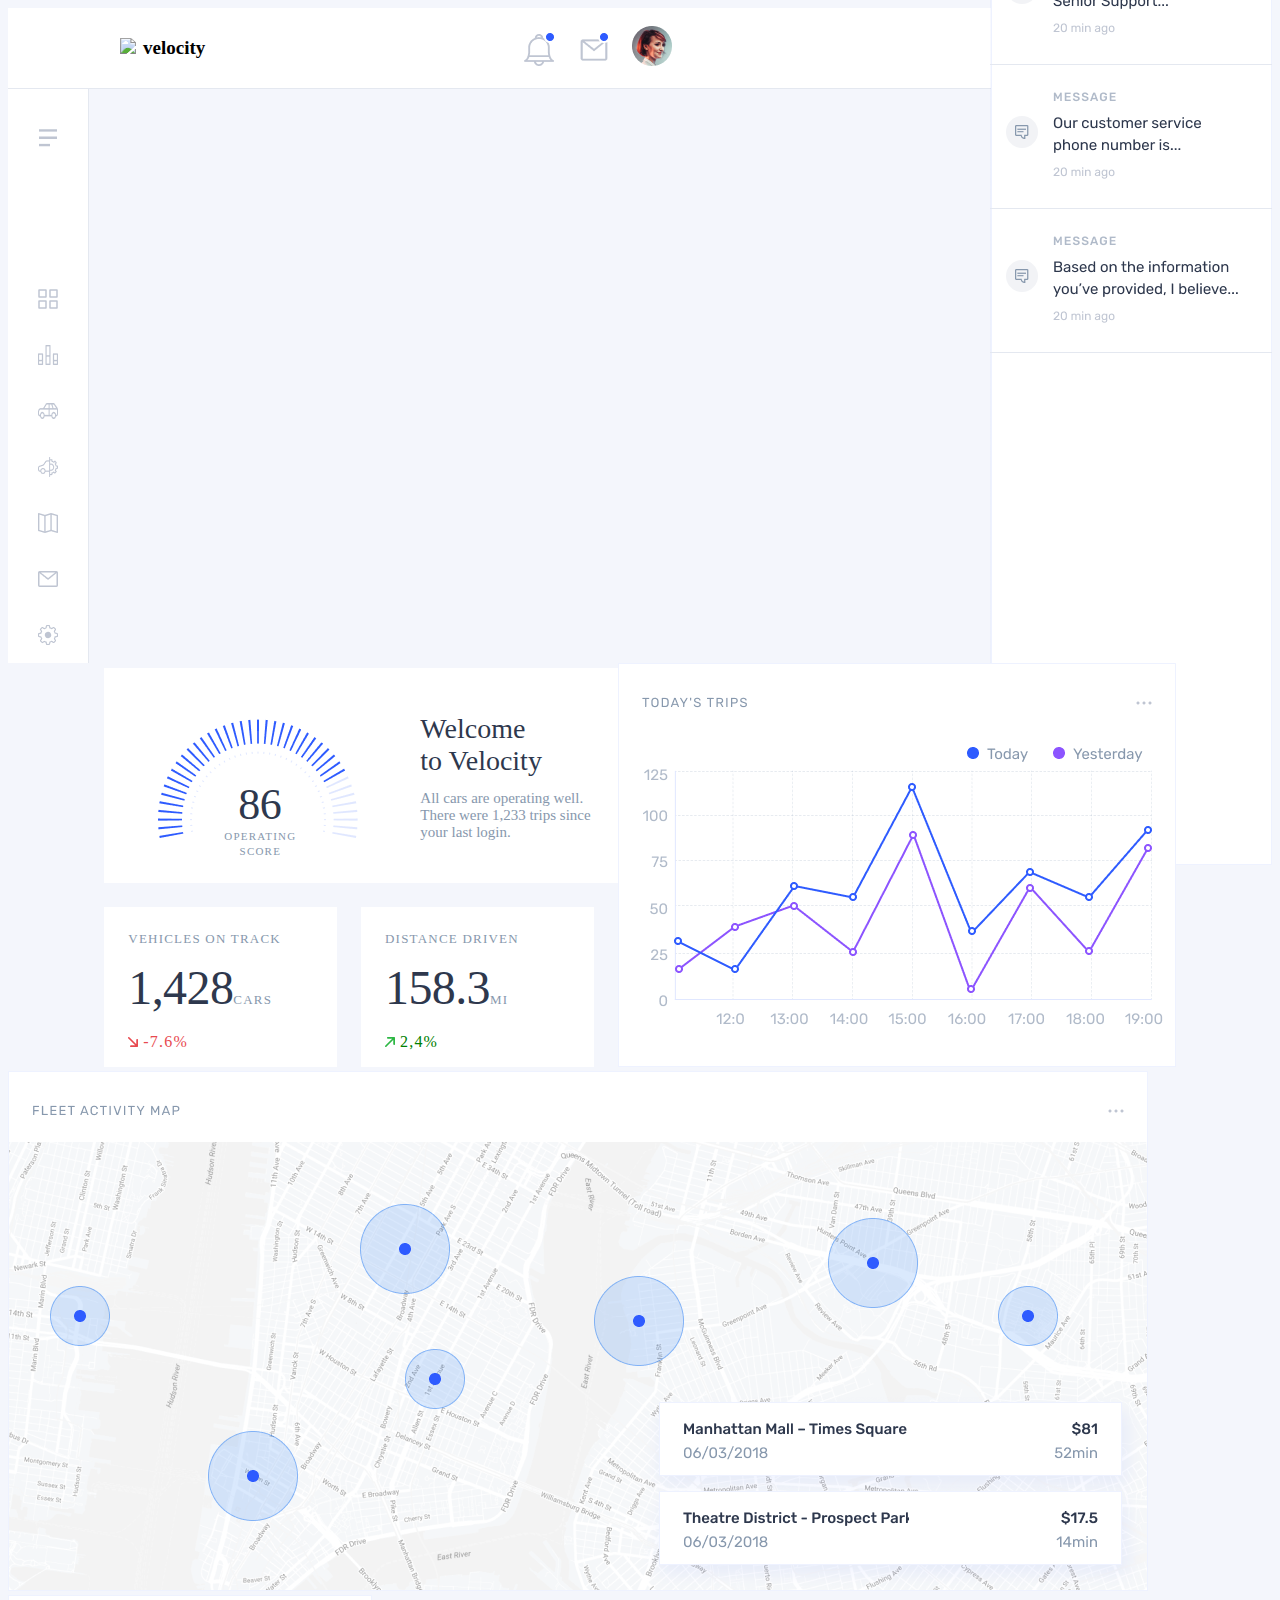
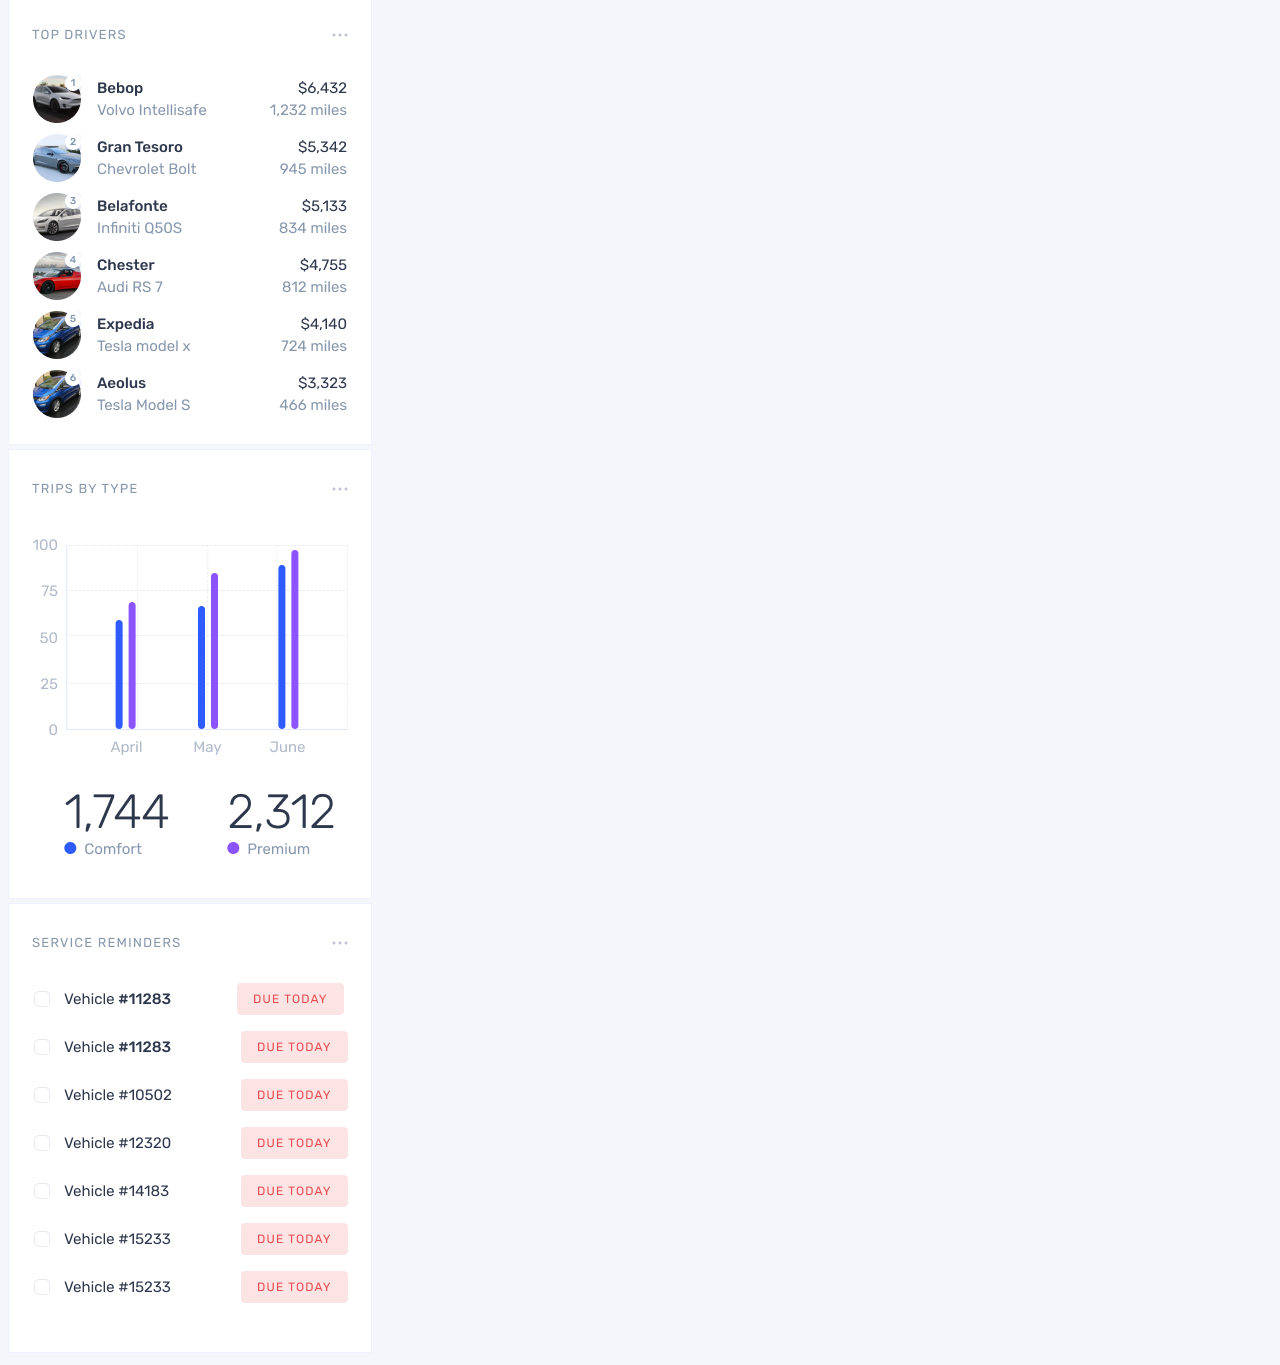
==== index.html @ 6f3ffa68 "last commit" ====
<!DOCTYPE html>
<html lang="en">
<head>
    <meta charset="UTF-8">
    <title>Title</title>
    <link rel="stylesheet" href="style/style.css">
    <style>
        body {
            background-color: #f4f6fc;
        }
    </style>
</head>
<body>
<div class="header">
    <div class="header-logo">
        <h1 class="header__title"><img src="images/logo.png">velocity</h1>
    </div>
    <div class="header_links">
        <a href="#"><img src="images/icon-notifications.png"></a>
        <a href="#"><img src="images/icon-messages.png"></a>
        <a href="#"><img src="images/Avatar.png"></a>
    </div>
    <div class="header-news__list">
        <img src="images/NotificationPanel.png">
    </div>
</div>
<div class="content">
    <div class="sidebar">
        <div class="sidebar__hamburger-button"><a href="#"><img src="images/Menu%20Icon.png"></a></div>
        <a class="sidebar-link__item" href="#"><img src="images/Icon.png"></a>
        <a class="sidebar-link__item" href="#"><img src="images/icon-analytics.png"></a>
        <a class="sidebar-link__item" href="#"><img src="images/icon-vehicles.png"></a>
        <a class="sidebar-link__item" href="#"><img src="images/icon-service.png"></a>
        <a class="sidebar-link__item" href="#"><img src="images/icon-map.png"></a>
        <a class="sidebar-link__item" href="#"><img src="images/icon-Chat.png"></a>
        <a class="sidebar-link__item" href="#"><img src="images/icon-Chat%20Copy.png"></a>

    </div>
    <div class="main-content-top">
        <div class="main-content__left">
            <div class="main-content__left-top">
                <div class="main-content__left-top__first">
                    <img class="main-content__left-top__image" src="images/Chart%20Figure.png">
                    <h2 class="main-content__left-top__image-text">86</h2>
                    <div class="main-content__left-top__image-text2"><p>operating<br>score</p></div>
                </div>
                <div class="main-content__left-top__second">
                    <h3>Welcome<br>to Velocity</h3>
                    <p>All cars are operating well.<br>There were 1,233 trips since<br>your last login.</p>
                </div>
            </div>
            <div class="main-content__left-bot">
                <div class="main-content__left-bot__first">
                    <p>vehicles on track</p>
                    <p class="main-content__left-bot__first__text"><span>1,428</span>cars</p>

                    <p style="color: #E84A50; font-size: 16px;line-height: 19px;"><img style="margin-right: 5px" src="images/Shape%20down.png">-7.6%</p>
                </div>
                <div class="main-content__left-bot__first">
                    <p class="main-content__left-bot__first__text">Distance driven</p>
                    <p><span>158.3</span>mi</p>
                    <p style="color: green;font-size: 16px;line-height: 19px;"><img style="margin-right: 5px" src="images/Shape%20up.png">2,4%</p>
                </div>
            </div>
        </div>
        <div class="main-content__right">
            <img src="images/LineChartMedium.png">
        </div>
    </div>
    <div class="main-content__map">
        <div class="main-content-map__item">
            <img alt="kartinka karti" src="images/MapCard.png">
        </div>
    </div>
    <div class="main-content__bottom">
        <div class="main-content__bottom__left"><img src="images/DriverListSmall.png"></div>
        <div class="main-content__bottom__middle"><img src="images/BarChar%20Small.png"></div>
        <div class="main-content__bottom__right"><img src="images/To-doListSmall.png"></div>
    </div>
</div>

</body>
</html>
---- style/style.css ----
.header {
  background-color: #ffffff;
  height: 80px;
  padding-left: 112px;
  border-bottom: 1px solid #E4E8F0;
  display: flex;
  align-items: center;
  justify-content: space-between; }

.header__title {
  font-size: 19px; }
  .header__title img {
    margin-right: 7px; }

.header_links a {
  margin: 0 9px; }

.sidebar {
  background-color: #ffffff;
  width: 80px;
  hight: 100%;
  display: flex;
  align-items: center;
  flex-direction: column;
  border-right: 1px solid #E4E8F0; }
  .sidebar__hamburger-button img {
    width: 100%;
    margin: 40px auto 120px auto; }
  .sidebar-link__item img {
    margin: 16px auto 16px auto; }
  .sidebar-link__item {
    width: 100%;
    display: flex;
    justify-content: center; }

.sidebar-link__item:hover {
  background-color: #2E5BFF; }

.sidebar__hamburger-button:hover {
  background-color: #2E5BFF; }

body {
  background-color: #F4F6FC; }

.main-content-top {
  display: flex;
  justify-content: center;
  align-items: center; }

.main-content__left-top {
  background-color: white;
  display: flex;
  justify-content: center;
  align-items: center;
  position: relative; }

.main-content__left-top__image {
  z-index: 1; }

.main-content__left-top__image-text {
  z-index: 2;
  position: absolute;
  left: 134px;
  top: 75px;
  font-size: 44px;
  color: #2E384D;
  letter-spacing: -0.6px;
  font-weight: 300; }

.main-content__left-top__image-text2 {
  z-index: 2;
  position: absolute;
  left: 120px;
  top: 150px;
  text-align: center;
  font-size: 11px;
  line-height: 15px;
  letter-spacing: 1.21333px;
  text-transform: uppercase;
  color: #8798AD; }

.main-content__left-top__second h3 {
  font-style: normal;
  font-weight: 300;
  font-size: 28px;
  margin: 47px auto 9px 47px;
  color: #2E384D;
  margin-top: 45px; }

.main-content__left-top__second p {
  font-weight: normal;
  font-size: 15px;
  color: #8798AD;
  margin: 13px 27px 42px 47px; }

.main-content__left-top__first {
  margin-left: 45px; }

.main-content__left-bot {
  display: flex;
  justify-content: center;
  align-items: center; }

.main-content__left-bot__first {
  margin-top: 24px;
  width: 100%;
  padding: 11px 0 0 24px;
  background-color: white;
  margin-right: 24px; }
  .main-content__left-bot__first p {
    font-size: 13px;
    line-height: 15px;
    letter-spacing: 1.21333px;
    text-transform: uppercase;
    color: #8798AD; }
    .main-content__left-bot__first p span {
      font-weight: 300;
      font-size: 48px;
      line-height: 57px;
      /* identical to box height */
      letter-spacing: -0.6px;
      color: #2E384D; }

.main-content__left-bot__second {
  background-color: white;
  margin-right: 24px; }

.main-content__left-bot__first__text {
  font-weight: 300;
  font-size: 28px;
  line-height: 32px;
  color: #2E384D; }

/*# sourceMappingURL=style.css.map */
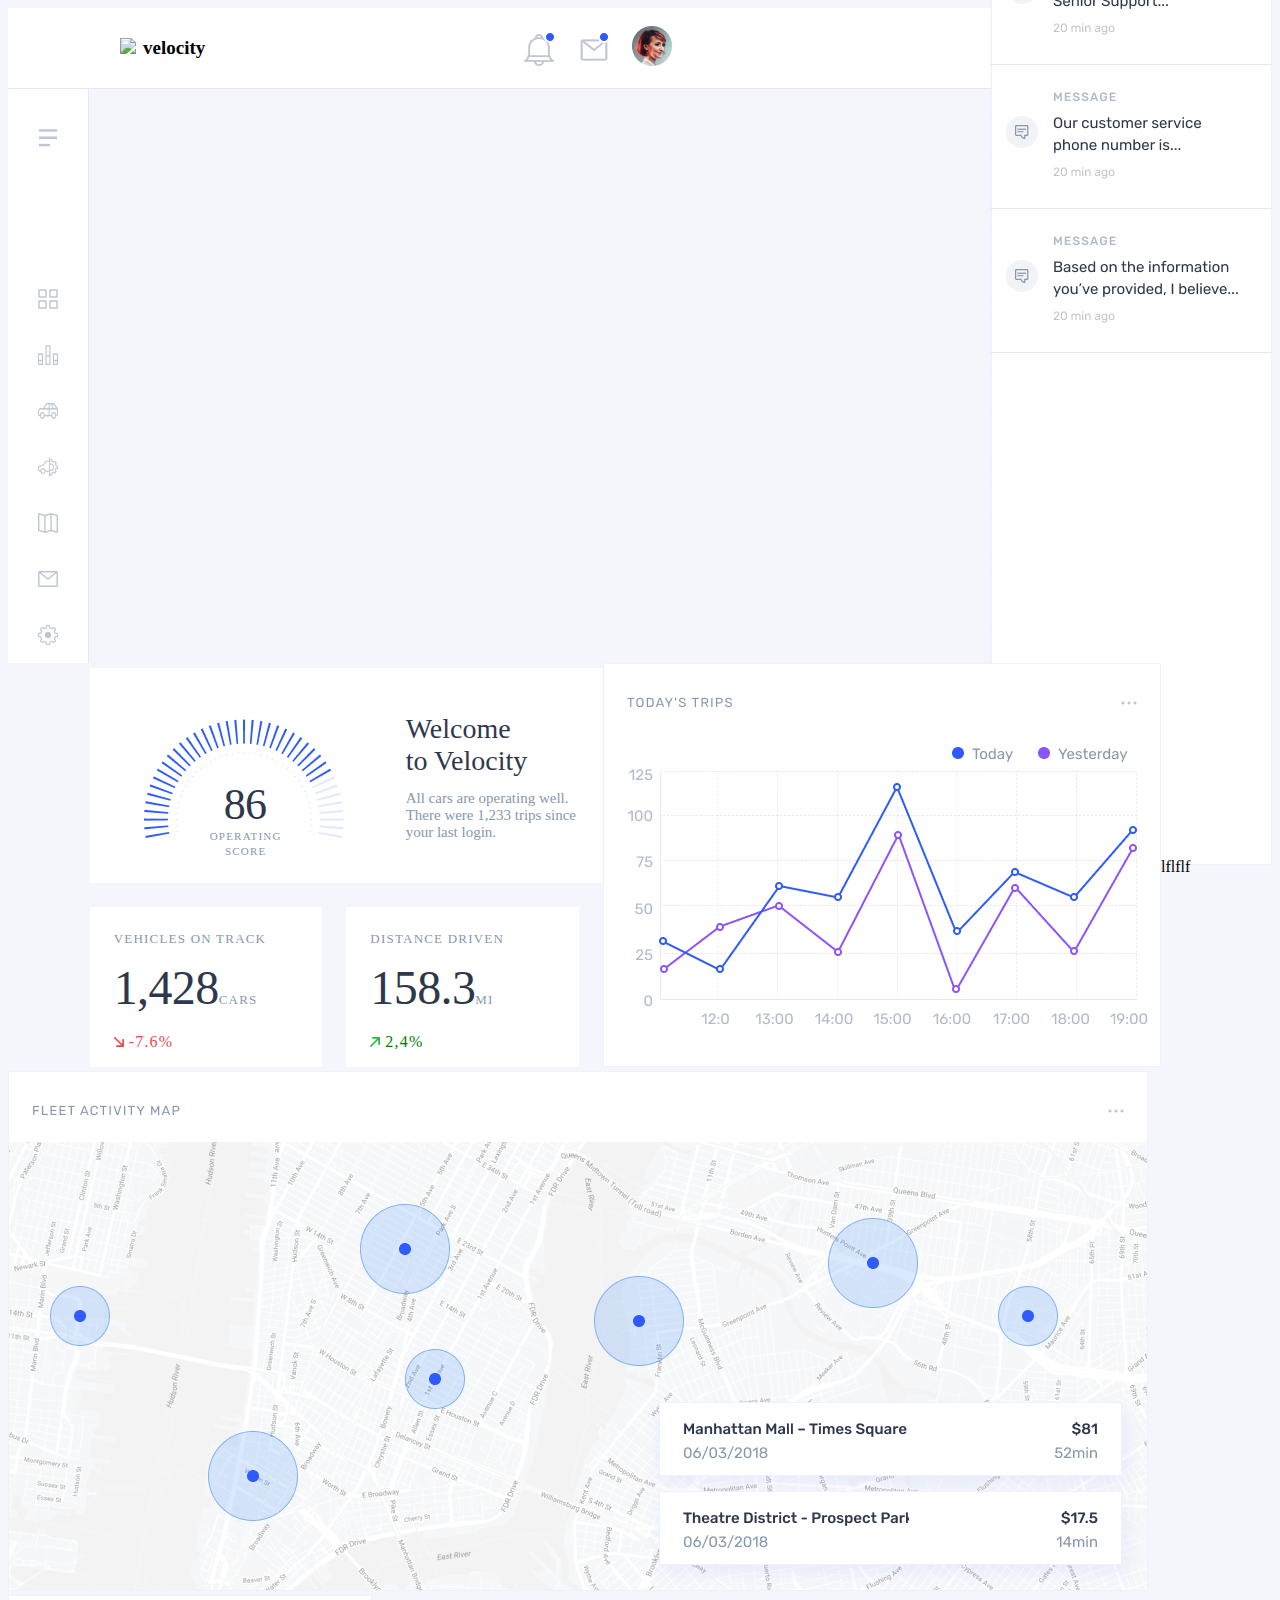
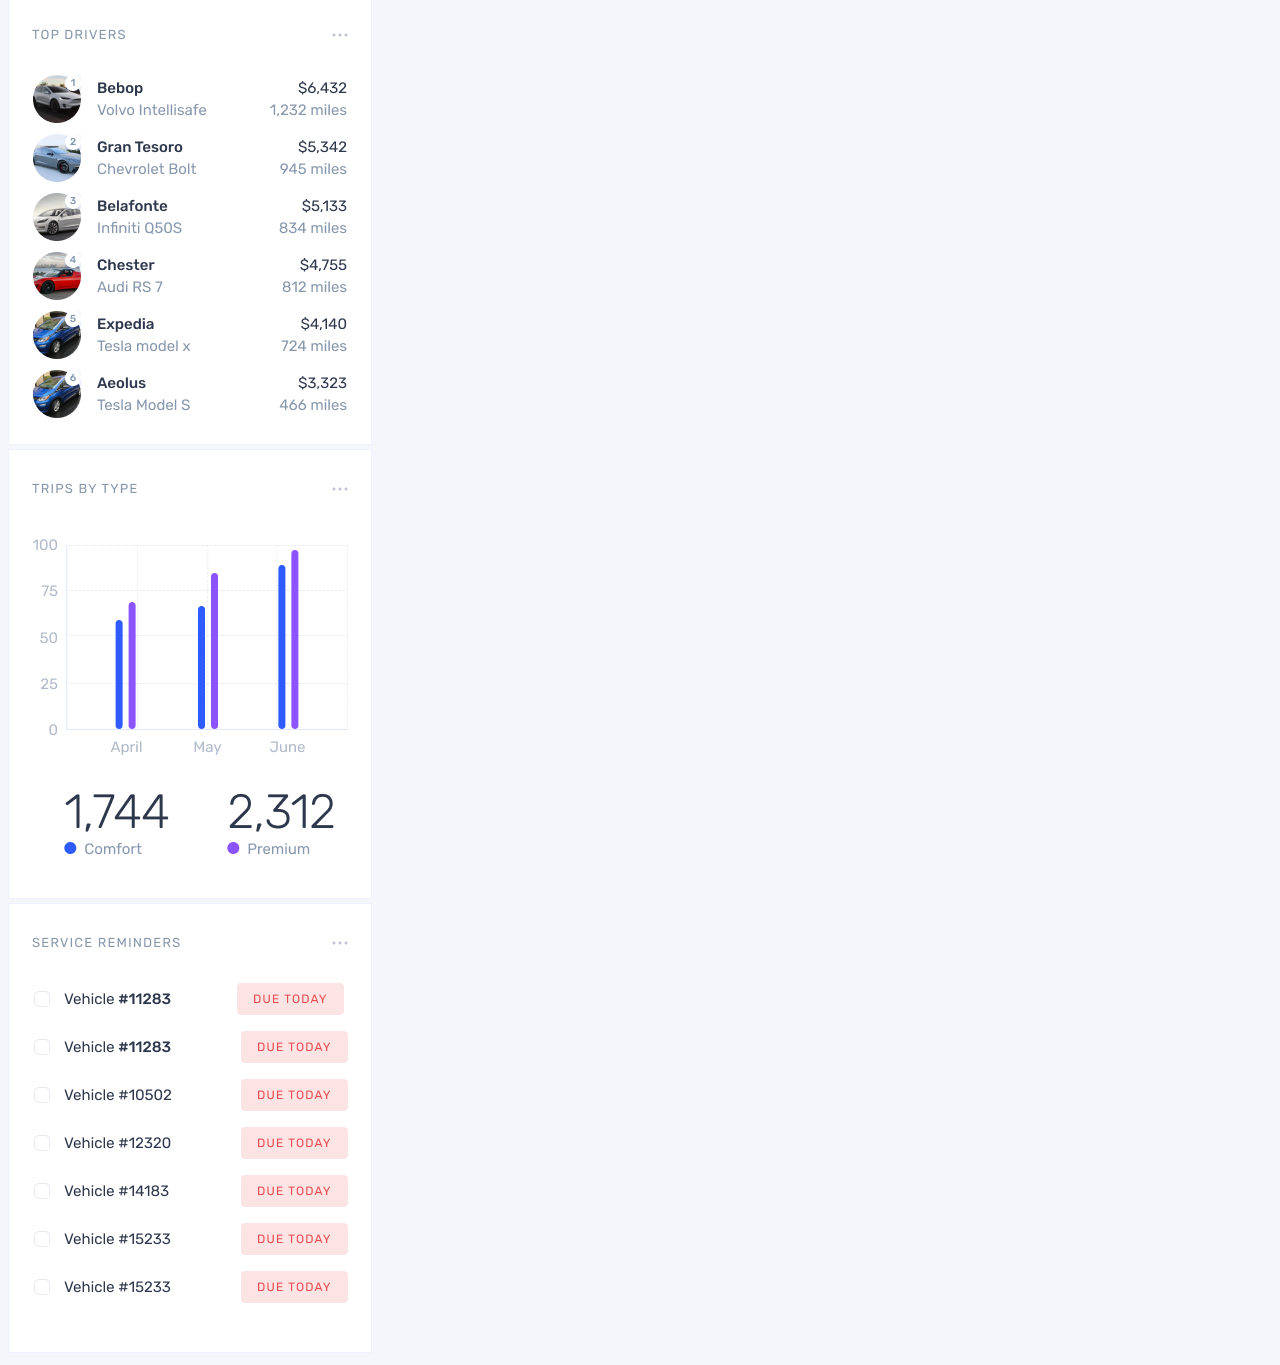
==== commit 2220bc97: "last commit" ====
--- a/index.html
+++ b/index.html
@@ -66,6 +66,7 @@
         <div class="main-content__right">
             <img src="images/LineChartMedium.png">
         </div>
+        <div>lflflf</div>
     </div>
     <div class="main-content__map">
         <div class="main-content-map__item">
